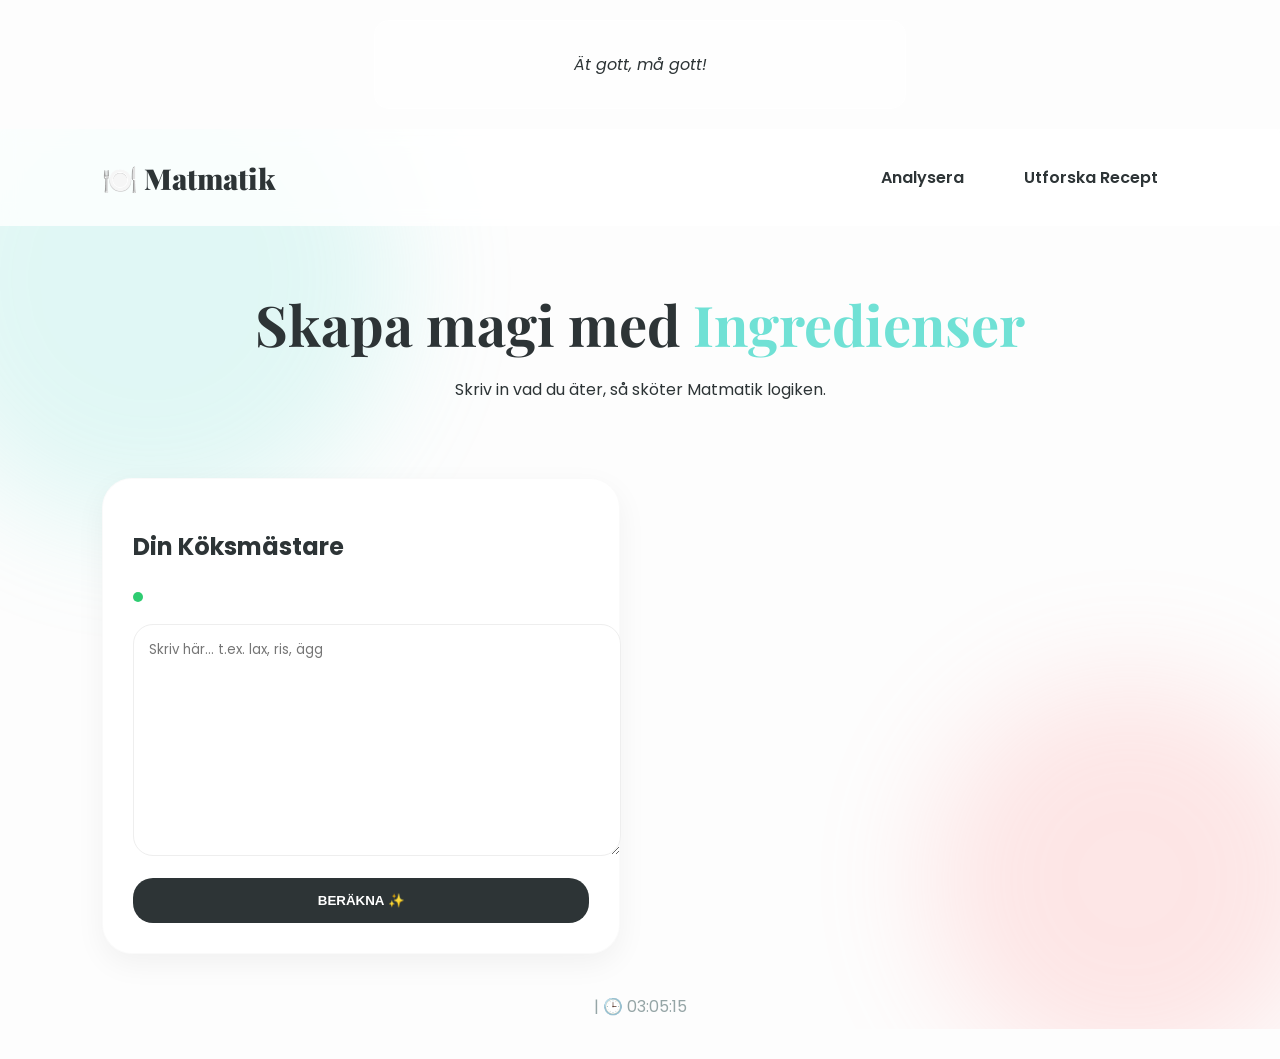
==== index.html @ 3d8b74aa "Add files via upload" ====
<!DOCTYPE html>
<html lang="sv">
<head>
    <meta charset="UTF-8">
    <meta name="viewport" content="width=device-width, initial-scale=1.0">
    <title>Matmatik | Den Ultimata Matupplevelsen</title>
    <link href="https://fonts.googleapis.com/css2?family=Poppins:wght@300;400;600;800&family=Playfair+Display:wght@700;900&display=swap" rel="stylesheet">
    <link rel="stylesheet" href="style.css">
</head>
<body>
<div class="api-card">
    <p id="daily-advice">"Laddar dagens visdom..."</p>
</div>
    <div class="blob-c">
        <div class="shape-blob one"></div>
        <div class="shape-blob two"></div>
        <div class="shape-blob three"></div>
    </div>

    <header>
        <div class="logo"><span>🍽️</span> Matmatik</div>
        <nav>
            <ul class="nav-links">
                <li><a href="#" class="nav-btn" id="nav-analys" onclick="showSection('analys')">Analysera</a></li>
                <li><a href="#" class="nav-btn" id="nav-recept" onclick="showSection('recept')">Utforska Recept</a></li>
            </ul>
        </nav>
    </header>

    <main>
        <div id="analys-section">
            <section class="hero">
                <h1 class="glow-text">Skapa magi med <span>Ingredienser</span></h1>
                <p>Skriv in vad du äter, så sköter Matmatik logiken.</p>
            </section>

            <div class="app-container">
                <section class="input-section">
                    <div class="glass-card main-input">
                        <div class="card-header">
                            <h2>Din Köksmästare</h2>
                            <span class="pulse-dot"></span>
                        </div>
                        <textarea id="recipeInput" placeholder="Skriv här... t.ex. lax, ris, ägg"></textarea>
                        <button class="analyze-btn" onclick="analyzeRecipe()">BERÄKNA ✨</button>
                    </div>
                </section>

                <aside class="result-section">
                    <div id="loading" class="loader" style="display:none;">
                        <div class="spinner"></div>
                        <p>Analyserar...</p>
                    </div>
                    <div id="nutritionResult" class="glass-card result-card" style="display:none;">
                        <div class="stat-circle">
                            <strong id="res-kcal">0</strong>
                            <span>kcal</span>
                        </div>
                        <div class="macro-grid">
                            <div class="macro-pill p-box">P: <span id="res-protein">0</span>g</div>
                            <div class="macro-pill c-box">K: <span id="res-carbs">0</span>g</div>
                            <div class="macro-pill f-box">F: <span id="res-fats">0</span>g</div>
                        </div>
                    </div>
                </aside>
            </div>
        </div>

        <div id="recept-section" style="display:none;">
            <section class="hero">
                <h1 class="glow-text">Gourmet <span>Inspiration</span></h1>
                <p>Handplockade recept för en balanserad livsstil.</p>
            </section>
            <div class="recipe-grid" id="recipeGrid"></div>
        </div>
    </main>

    <footer>
        <div class="api-stats">
            <span class="separator">|</span>
            <span id="current-time">🕒 --:--:--</span>
        </div>
    </footer>

    <script src="script.js"></script>
</body>
</html>
---- style.css ----
:root {
    --primary: #ff8a8a;
    --secondary: #70e1d5;
    --text: #2d3436;
    --glass: rgba(255, 255, 255, 0.8);
}

body {
    font-family: 'Poppins', sans-serif;
    background: #fdfdfd;
    color: var(--text);
    margin: 0;
    min-height: 100vh;
}

.blob-c { position: fixed; width: 100%; height: 100%; z-index: -1; overflow: hidden; }
.shape-blob { position: absolute; filter: blur(60px); opacity: 0.2; border-radius: 50%; animation: move 20s infinite alternate; }
.one { width: 500px; height: 500px; background: var(--secondary); top: -100px; left: -100px; }
.two { width: 400px; height: 400px; background: var(--primary); bottom: -50px; right: -50px; }
@keyframes move { from { transform: translate(0,0); } to { transform: translate(50px, 50px); } }

/* Header & Nav */
header { display: flex; justify-content: space-between; padding: 20px 8%; align-items: center; background: var(--glass); backdrop-filter: blur(10px); position: sticky; top: 0; }
.logo { font-size: 1.8rem; font-weight: 900; font-family: 'Playfair Display'; }
.logo span { color: var(--primary); }
.nav-links { list-style: none; display: flex; gap: 20px; }
.nav-btn { text-decoration: none; color: var(--text); font-weight: 600; padding: 10px 20px; border-radius: 50px; transition: 0.3s; }
.nav-btn:hover, .nav-btn.active { background: var(--primary); color: white; }


.hero { text-align: center; padding: 60px 20px; }
.glow-text { font-family: 'Playfair Display'; font-size: 3.5rem; margin: 0; }
.glow-text span { color: var(--secondary); }

/* App Container */
.app-container { display: grid; grid-template-columns: 1fr 1fr; gap: 40px; padding: 0 8%; }
.glass-card { background: white; padding: 30px; border-radius: 30px; box-shadow: 0 10px 30px rgba(0,0,0,0.05); border: 1px solid rgba(0,0,0,0.02); }

textarea { width: 100%; height: 200px; border: 1px solid #eee; border-radius: 20px; padding: 15px; font-family: inherit; outline: none; margin: 15px 0; }
.analyze-btn { width: 100%; padding: 15px; border: none; border-radius: 20px; background: var(--text); color: white; font-weight: 800; cursor: pointer; transition: 0.3s; }
.analyze-btn:hover { background: var(--primary); transform: translateY(-3px); }

/* Result Circle */
.stat-circle { width: 150px; height: 150px; border: 5px solid var(--secondary); border-radius: 50%; display: flex; flex-direction: column; align-items: center; justify-content: center; margin: 0 auto 20px; }
.stat-circle strong { font-size: 2.5rem; }

/* Recipe Grid */
.recipe-grid { display: grid; grid-template-columns: repeat(auto-fit, minmax(280px, 1fr)); gap: 25px; padding: 20px 8%; }
.recipe-card { background: white; border-radius: 25px; overflow: hidden; box-shadow: 0 10px 20px rgba(0,0,0,0.05); transition: 0.3s; cursor: pointer; }
.recipe-card:hover { transform: translateY(-10px); }
.recipe-img { width: 100%; height: 200px; object-fit: cover; }
.recipe-info { padding: 20px; }

/* Pulse dot */
.pulse-dot { width: 10px; height: 10px; background: #2ecc71; border-radius: 50%; display: inline-block; animation: pulse 2s infinite; }
@keyframes pulse { 0% { box-shadow: 0 0 0 0 rgba(46, 204, 113, 0.4); } 70% { box-shadow: 0 0 0 10px rgba(46, 204, 113, 0); } 100% { box-shadow: 0 0 0 0 rgba(46, 204, 113, 0); } }

footer { text-align: center; padding: 40px; color: #95a5a6; }:root {
    --primary: #ff8a8a;
    --secondary: #70e1d5;
    --text: #2d3436;
    --glass: rgba(255, 255, 255, 0.8);
}

body {
    font-family: 'Poppins', sans-serif;
    background: #fdfdfd;
    color: var(--text);
    margin: 0;
    min-height: 100vh;
}

/* Blobs */
.blob-c { position: fixed; width: 100%; height: 100%; z-index: -1; overflow: hidden; }
.shape-blob { position: absolute; filter: blur(60px); opacity: 0.2; border-radius: 50%; animation: move 20s infinite alternate; }
.one { width: 500px; height: 500px; background: var(--secondary); top: -100px; left: -100px; }
.two { width: 400px; height: 400px; background: var(--primary); bottom: -50px; right: -50px; }
@keyframes move { from { transform: translate(0,0); } to { transform: translate(50px, 50px); } }

/* Header & Nav */
header { display: flex; justify-content: space-between; padding: 20px 8%; align-items: center; background: var(--glass); backdrop-filter: blur(10px); position: sticky; top: 0; }
.logo { font-size: 1.8rem; font-weight: 900; font-family: 'Playfair Display'; }
.logo span { color: var(--primary); }
.nav-links { list-style: none; display: flex; gap: 20px; }
.nav-btn { text-decoration: none; color: var(--text); font-weight: 600; padding: 10px 20px; border-radius: 50px; transition: 0.3s; }
.nav-btn:hover, .nav-btn.active { background: var(--primary); color: white; }

/* Hero */
.hero { text-align: center; padding: 60px 20px; }
.glow-text { font-family: 'Playfair Display'; font-size: 3.5rem; margin: 0; }
.glow-text span { color: var(--secondary); }

/* App Container */
.app-container { display: grid; grid-template-columns: 1fr 1fr; gap: 40px; padding: 0 8%; }
.glass-card { background: white; padding: 30px; border-radius: 30px; box-shadow: 0 10px 30px rgba(0,0,0,0.05); border: 1px solid rgba(0,0,0,0.02); }

textarea { width: 100%; height: 200px; border: 1px solid #eee; border-radius: 20px; padding: 15px; font-family: inherit; outline: none; margin: 15px 0; }
.analyze-btn { width: 100%; padding: 15px; border: none; border-radius: 20px; background: var(--text); color: white; font-weight: 800; cursor: pointer; transition: 0.3s; }
.analyze-btn:hover { background: var(--primary); transform: translateY(-3px); }

/* Result Circle */
.stat-circle { width: 150px; height: 150px; border: 5px solid var(--secondary); border-radius: 50%; display: flex; flex-direction: column; align-items: center; justify-content: center; margin: 0 auto 20px; }
.stat-circle strong { font-size: 2.5rem; }

/* Recipe Grid */
.recipe-grid { display: grid; grid-template-columns: repeat(auto-fit, minmax(280px, 1fr)); gap: 25px; padding: 20px 8%; }
.recipe-card { background: white; border-radius: 25px; overflow: hidden; box-shadow: 0 10px 20px rgba(0,0,0,0.05); transition: 0.3s; cursor: pointer; }
.recipe-card:hover { transform: translateY(-10px); }
.recipe-img { width: 100%; height: 200px; object-fit: cover; }
.recipe-info { padding: 20px; }

/* Pulse dot */
.pulse-dot { width: 10px; height: 10px; background: #2ecc71; border-radius: 50%; display: inline-block; animation: pulse 2s infinite; }
@keyframes pulse { 0% { box-shadow: 0 0 0 0 rgba(46, 204, 113, 0.4); } 70% { box-shadow: 0 0 0 10px rgba(46, 204, 113, 0); } 100% { box-shadow: 0 0 0 0 rgba(46, 204, 113, 0); } }

footer { text-align: center; padding: 40px; color: #95a5a6; }.api-card {
    background: rgba(255, 255, 255, 0.4);
    border-radius: 15px;
    padding: 15px;
    margin: 20px auto;
    max-width: 500px;
    font-style: italic;
    border: 1px solid rgba(255,255,255,0.6);
    text-align: center;
    animation: fadeIn 2s ease;
}
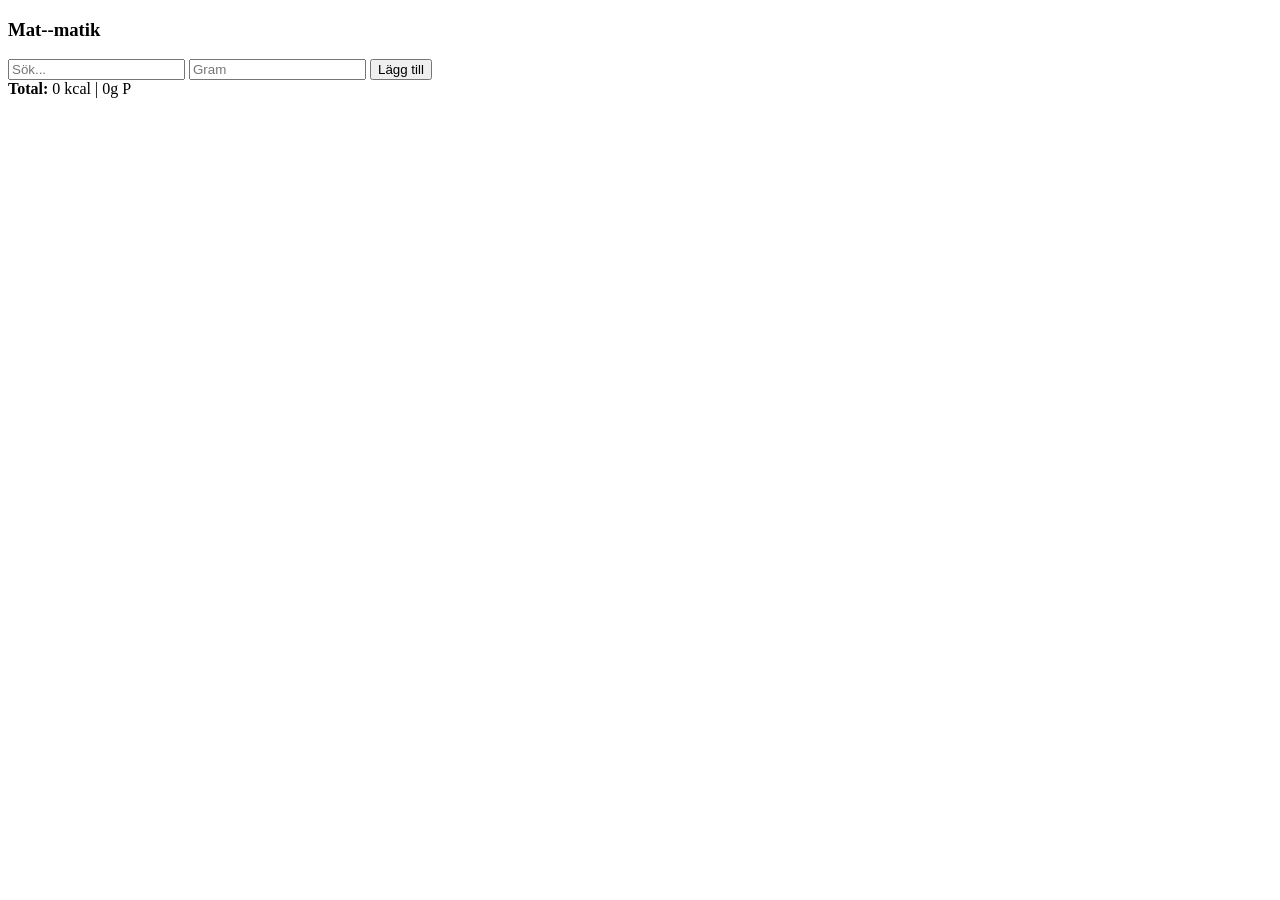
==== commit 0fe9b7b0: "Add files via upload" ====
--- a/index.html
+++ b/index.html
@@ -2,85 +2,22 @@
 <html lang="sv">
 <head>
     <meta charset="UTF-8">
-    <meta name="viewport" content="width=device-width, initial-scale=1.0">
-    <title>Matmatik | Den Ultimata Matupplevelsen</title>
-    <link href="https://fonts.googleapis.com/css2?family=Poppins:wght@300;400;600;800&family=Playfair+Display:wght@700;900&display=swap" rel="stylesheet">
-    <link rel="stylesheet" href="style.css">
+    <title>Mat_matik</title>
 </head>
 <body>
-<div class="api-card">
-    <p id="daily-advice">"Laddar dagens visdom..."</p>
-</div>
-    <div class="blob-c">
-        <div class="shape-blob one"></div>
-        <div class="shape-blob two"></div>
-        <div class="shape-blob three"></div>
+
+    <h3>Mat--matik</h3>
+    <input type="text" id="search-text" list="ingredientOptions" placeholder="Sök...">
+    <datalist id="ingredientOptions"></datalist>
+    <input type="number" id="amount-gram" placeholder="Gram">
+    <button id="addButton">Lägg till</button>
+
+    <div id="ingredientsContainer"></div>
+
+    <div id="summary">
+        <strong>Total:</strong> <span id="total-kcal">0</span> kcal | 
+        <span id="total-protein">0</span>g P
     </div>
-
-    <header>
-        <div class="logo"><span>🍽️</span> Matmatik</div>
-        <nav>
-            <ul class="nav-links">
-                <li><a href="#" class="nav-btn" id="nav-analys" onclick="showSection('analys')">Analysera</a></li>
-                <li><a href="#" class="nav-btn" id="nav-recept" onclick="showSection('recept')">Utforska Recept</a></li>
-            </ul>
-        </nav>
-    </header>
-
-    <main>
-        <div id="analys-section">
-            <section class="hero">
-                <h1 class="glow-text">Skapa magi med <span>Ingredienser</span></h1>
-                <p>Skriv in vad du äter, så sköter Matmatik logiken.</p>
-            </section>
-
-            <div class="app-container">
-                <section class="input-section">
-                    <div class="glass-card main-input">
-                        <div class="card-header">
-                            <h2>Din Köksmästare</h2>
-                            <span class="pulse-dot"></span>
-                        </div>
-                        <textarea id="recipeInput" placeholder="Skriv här... t.ex. lax, ris, ägg"></textarea>
-                        <button class="analyze-btn" onclick="analyzeRecipe()">BERÄKNA ✨</button>
-                    </div>
-                </section>
-
-                <aside class="result-section">
-                    <div id="loading" class="loader" style="display:none;">
-                        <div class="spinner"></div>
-                        <p>Analyserar...</p>
-                    </div>
-                    <div id="nutritionResult" class="glass-card result-card" style="display:none;">
-                        <div class="stat-circle">
-                            <strong id="res-kcal">0</strong>
-                            <span>kcal</span>
-                        </div>
-                        <div class="macro-grid">
-                            <div class="macro-pill p-box">P: <span id="res-protein">0</span>g</div>
-                            <div class="macro-pill c-box">K: <span id="res-carbs">0</span>g</div>
-                            <div class="macro-pill f-box">F: <span id="res-fats">0</span>g</div>
-                        </div>
-                    </div>
-                </aside>
-            </div>
-        </div>
-
-        <div id="recept-section" style="display:none;">
-            <section class="hero">
-                <h1 class="glow-text">Gourmet <span>Inspiration</span></h1>
-                <p>Handplockade recept för en balanserad livsstil.</p>
-            </section>
-            <div class="recipe-grid" id="recipeGrid"></div>
-        </div>
-    </main>
-
-    <footer>
-        <div class="api-stats">
-            <span class="separator">|</span>
-            <span id="current-time">🕒 --:--:--</span>
-        </div>
-    </footer>
 
     <script src="script.js"></script>
 </body>
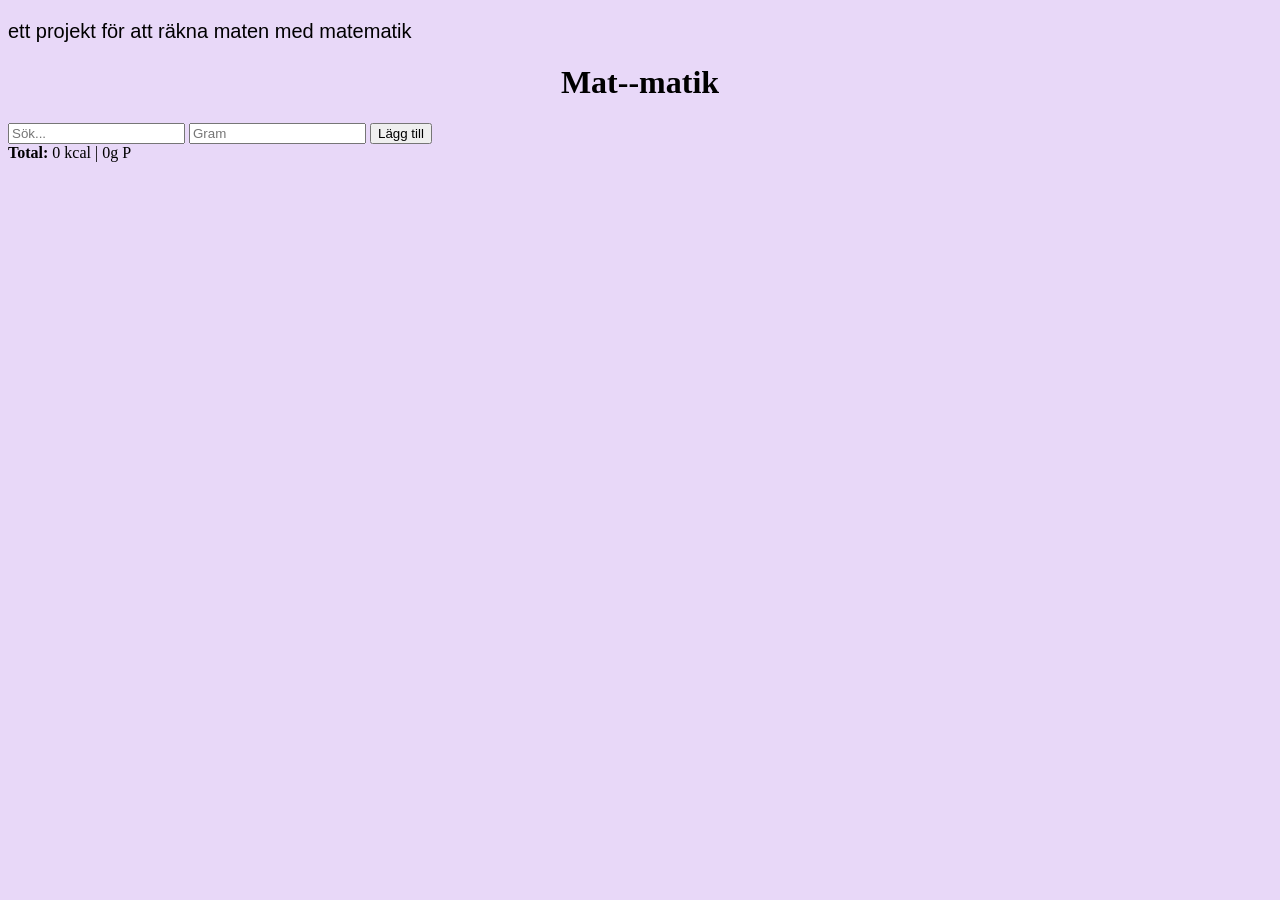
==== commit 4ae63863: "Add files via upload" ====
--- a/index.html
+++ b/index.html
@@ -3,10 +3,12 @@
 <head>
     <meta charset="UTF-8">
     <title>Mat_matik</title>
+   <link rel="stylesheet" href="style.css">
+
 </head>
 <body>
-
-    <h3>Mat--matik</h3>
+<p>ett projekt för att räkna maten med matematik</p>
+    <h1>Mat--matik</h3>
     <input type="text" id="search-text" list="ingredientOptions" placeholder="Sök...">
     <datalist id="ingredientOptions"></datalist>
     <input type="number" id="amount-gram" placeholder="Gram">
--- a/style.css
+++ b/style.css
@@ -0,0 +1,12 @@
+body {
+    background-color: rgba(210, 177, 241, 0.489);
+}
+
+h1 {
+    text-align: center;
+}
+
+p {
+    font-family: Verdana, Geneva, Tahoma, sans-serif;
+    font-size: 20px;
+}
